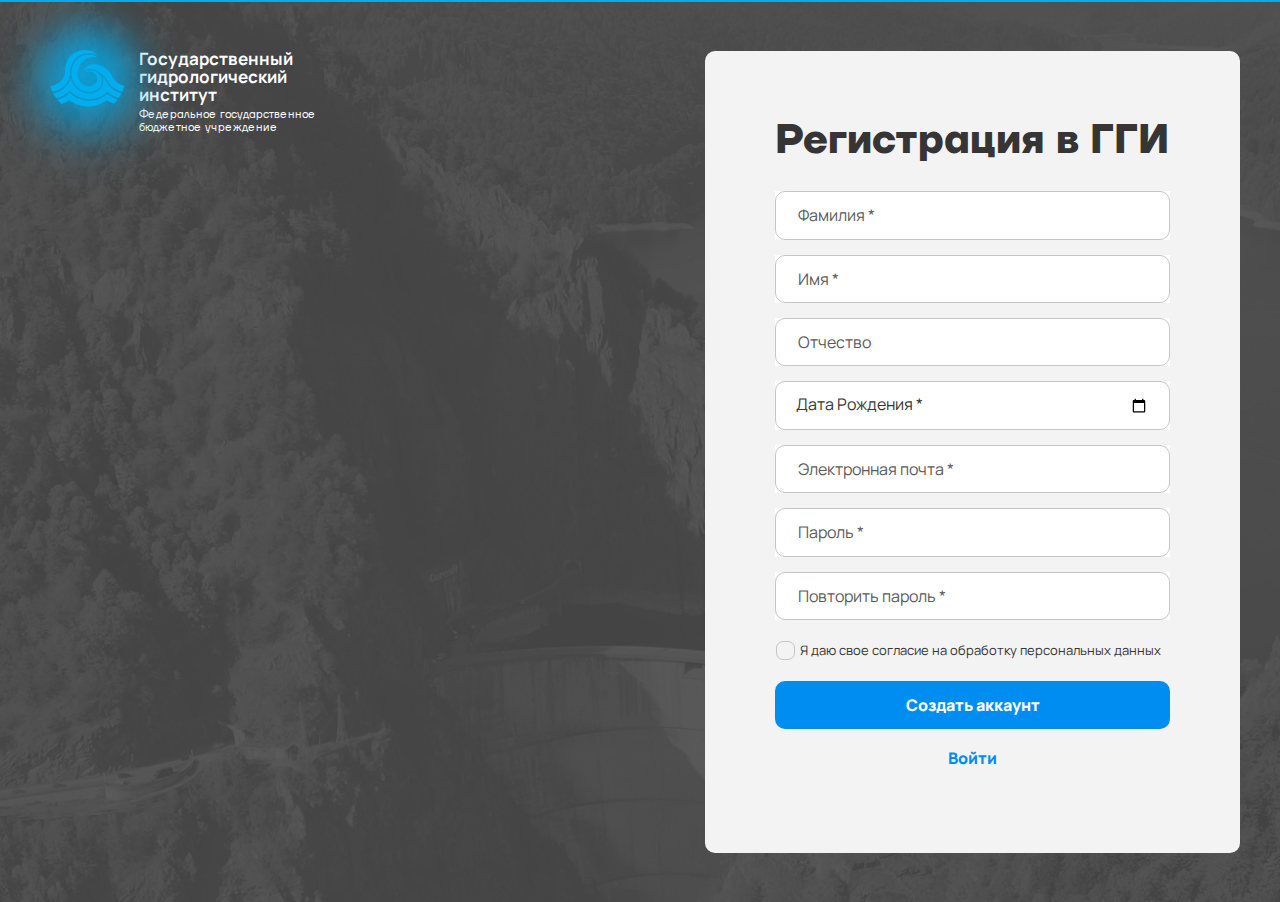
==== auth.html @ 7cadf303 "feat: create login form" ====
<!DOCTYPE html>
<html lang="en">
  <head>
    <meta charset="UTF-8" />
    <meta name="viewport" content="width=device-width, initial-scale=1.0" />
    <link rel="shortcut icon" href="img/logo-img-1.png" type="image/x-icon" />
    <link rel="stylesheet" href="css/normalize.css" />
    <link rel="stylesheet" href="css/auth.css" />
    <title>ГГИ</title>
  </head>
  <body>
    <main>
      <section class="auth">
        <div class="auth__logo">
          <div class="auth__wrapp-img">
            <img
              src="img/logo-img-1.png"
              alt="Логотип Государственного гидрологического института"
              class="auth__img"
            />
          </div>
          <div class="auth__wrapp-title">
            <h2 class="auth__title-logo">
              Государственный гидрологический институт
            </h2>
            <p class="auth__desc">
              Федеральное&nbsp;государственное бюджетное&nbsp;учреждение
            </p>
          </div>
        </div>
        <div class="container auth__container">
          <form
            id="formLogIn"
            action="#!"
            method="post"
            class="auth__form logIn"
          >
            <div id="showLogIn" class="form__content">
              <h2 class="auth__title">Вход</h2>
              <ul class="auth__list">
                <li class="auth__item">
                  <label class="auth__label"
                    ><input
                      type="email"
                      class="auth__input"
                      placeholder="Электронная почта"
                      required
                    />
                  </label>
                </li>
                <li class="auth__item">
                  <label class="auth__label"
                    ><input
                      type="password"
                      class="auth__input"
                      placeholder="Пароль"
                      required
                    />
                  </label>
                </li>
              </ul>
              <div class="auth__inner">
                <div class="auth__checkbox-inner">
                  <input
                    type="checkbox"
                    class="auth__checkbox"
                    id="remember"
                    name="remember"
                    value="remember"
                  />
                  <label class="auth__label-checkbox" for="remember"
                    >Запомнить меня</label
                  >
                </div>
                <a href="#!" class="auth__recovery">Восстановить пароль</a>
              </div>
              <div class="auth__wrapp-btn">
                <button class="auth__btn logIn-btn">Войти</button>
                <button id="changeForm1" class="auth__btn create-btn">
                  Создать аккаунт
                </button>
              </div>
            </div>
          </form>
          <form
            id="formSignIn"
            action="#!"
            method="post"
            class="auth__form singIn"
          >
            <div id="showSingIn" class="form__content active">
              <h2 class="auth__title">Регистрация в&nbsp;ГГИ</h2>
              <ul class="auth__list">
                <li class="auth__item">
                  <label class="auth__label"
                    ><input
                      type="text"
                      class="auth__input required"
                      placeholder="Фамилия *"
                      required
                    />
                  </label>
                </li>
                <li class="auth__item">
                  <label class="auth__label"
                    ><input
                      type="text"
                      class="auth__input"
                      placeholder="Имя *"
                      required
                    />
                  </label>
                </li>
                <li class="auth__item">
                  <label class="auth__label"
                    ><input
                      type="text"
                      class="auth__input"
                      placeholder="Отчество"
                      required
                    />
                  </label>
                </li>
                <li class="auth__item">
                  <label tabindex="0" class="auth__label bd required">
                    <input
                      type="date"
                      class="auth__input"
                      placeholder="Дата рождения "
                      required
                    />
                    <span>Дата Рождения *</span>
                  </label>
                </li>
                <li class="auth__item">
                  <label class="auth__label"
                    ><input
                      type="email"
                      class="auth__input required"
                      placeholder="Электронная почта *"
                      required
                    />
                  </label>
                </li>
                <li class="auth__item">
                  <label class="auth__label"
                    ><input
                      type="password"
                      class="auth__input required"
                      placeholder="Пароль *"
                      required
                    />
                  </label>
                </li>
                <li class="auth__item">
                  <label class="auth__label"
                    ><input
                      type="password"
                      class="auth__input required"
                      placeholder="Повторить пароль *"
                      required
                    />
                  </label>
                </li>
              </ul>
              <div class="auth__inner">
                <div class="auth__checkbox-inner">
                  <input
                    type="checkbox"
                    class="auth__checkbox"
                    id="agree"
                    name="agree"
                    value="agree"
                  />
                  <label class="auth__label-checkbox" for="agree"
                    >Я&nbsp;даю свое согласие на&nbsp;обработку персональных
                    данных</label
                  >
                </div>
              </div>
              <div class="auth__wrapp-btn">
                <button class="auth__btn logIn-btn">Создать аккаунт</button>
                <button id="changeForm2" class="auth__btn create-btn">
                  Войти
                </button>
              </div>
            </div>
          </form>
        </div>
      </section>
    </main>
    <script src="js/auth.js"></script>
  </body>
</html>
---- css/auth.css ----
@import url("./fonts.css");

* {
  box-sizing: border-box;
}

body {
  font-family: "Manrope", Arial, Helvetica, sans-serif;
  font-optical-sizing: auto;
  color: #363434;
  border-top: 2px solid #00adef;
}

.auth {
  display: flex;
  align-items: center;
  justify-content: center;
  width: 100vw;
  height: 100vh;
  background: url("../img/fon-login-img.png") no-repeat center center / cover,
    hsl(0, 0%, 29%);
}

.container {
}

.auth__logo {
  position: absolute;
  top: 50px;
  left: 50px;
  display: flex;
  flex-direction: row;
  gap: 14px;
}

.auth__wrapp-img {
  position: relative;
}

.auth__wrapp-img::before {
  content: "";
  position: absolute;
  top: 0;
  left: 0;
  width: 100%;
  border-radius: 50%;
  transform: scale(1.5);
  height: 100%;
  background: radial-gradient(circle, #00adef 0%, rgba(0, 0, 255, 0) 60%),
    linear-gradient(180deg, #00adef 0%, rgba(0, 0, 255, 0) 100%);
  filter: blur(14px);
  z-index: 1;
}

.auth__img {
}

.auth__wrapp-title {
  width: min-content;
}

.auth__title-logo {
  margin: 0;
  margin-bottom: 5px;
  font-size: 17px;
  line-height: 18px;
  color: #fff;
}

.auth__desc {
  margin: 0;
  color: #fff;
  font-family: "TT Firs Neue", Arial, Helvetica, sans-serif;
  font-size: 11px;
  line-height: 13px;
}

.auth__container {
  padding: 70px;
  background-color: #f3f3f3;
  border-radius: 10px;
  display: flex;
  flex-direction: column;
}

.auth__container.reverse {
  flex-direction: column-reverse;
}

.auth__form {
  overflow: hidden;
}

.form__content {
  display: flex;
  align-items: center;
  flex-direction: column;
  opacity: 0;
  visibility: hidden;
  height: 0;
  transition: opacity 0.5s ease, visibility 0.5s linear 1s, height 0.8s ease;
}

.form__content.active {
  height: 100%;
  opacity: 1;
  visibility: visible;
  transition-delay: 0s, 0s;
}

.auth__title {
  margin: 0;
  margin-bottom: 30px;
  font-family: "TT Firs Neue", Arial, Helvetica, sans-serif;
  font-weight: 700;
  font-size: 40px;
  line-height: 40px;
}

.auth__list {
  width: 100%;
  margin: 0;
  margin-bottom: 23px;
  padding: 0;
  list-style: none;
  display: flex;
  flex-direction: column;
  gap: 15px;
}

.auth__item {
  background-color: #fff;
}

.auth__label {
  background-color: #fff;
  width: 100%;
  height: 100%;
  display: inline-block;
  border-radius: 10px;
  padding: 13px 20px;
  border: 1px solid #c5c5c5;
}

.bd span {
  position: absolute;
}

.bd {
  display: flex;
  width: 100%;
}

.bd:focus {
  border: 10px solid red;
}

.auth__input:focus + span,
.auth__input:hover + span,
.auth__input:active + span {
  color: transparent;
}

.auth__input:focus + span,
.auth__input:hover + span,
.auth__input:active + span {
  visibility: hidden;
}

.auth__input:focus,
.auth__input:hover,
.auth__input:active {
  color: #000;
}

.bd input {
  width: 100%;
}
.bd input {
  color: transparent;
}

.auth__input {
  border: none;
  background-color: transparent;
  color: #5b5b5b;
}

.auth__input:focus {
  outline: none;
}

.auth__input::placeholder {
  color: #5b5b5b;
}

.auth__span {
}

.auth__inner {
  margin-bottom: 23px;
  width: 100%;
  display: flex;
  flex-direction: row;
  justify-content: space-between;
}

.auth__label-checkbox {
  font-size: 13px;
}

.auth__checkbox {
  position: absolute;
  z-index: -1;
  opacity: 0;
}
.auth__checkbox + .auth__label-checkbox {
  display: flex;
  gap: 0.8em;
  padding: 0 6px;
  align-items: center;
  user-select: none;
}
.auth__checkbox + .auth__label-checkbox::before {
  content: "";
  display: inline-block;
  width: 9px;
  height: 9px;
  flex-shrink: 0;
  flex-grow: 0;
  outline: 1px solid #c5c5c5;
  outline-offset: 4px;
  border-radius: 2px;
  background-repeat: no-repeat;
  background-position: center center;
  background-size: 50% 50%;
  transition: background-color 0.2s ease;
}
.auth__checkbox:checked + .auth__label-checkbox::before {
  background: #29b3ff;
}

.auth__checkbox:not(:disabled):active + .auth__label-checkbox::before {
  background-color: #b3d7ff;
  border-color: #b3d7ff;
}
.auth__checkbox:focus + .auth__label-checkbox::before {
  /* box-shadow: 0 0 0 0.2rem rgba(0, 123, 255, 0.25); */
}
.auth__checkbox:focus:not(:checked) + .auth__label-checkbox::before {
  border-color: #80bdff;
}
.auth__checkbox:disabled + .auth__label-checkbox::before {
  background-color: #e9ecef;
}

.auth__recovery {
  font-size: 13px;
  color: #008df2;
  text-decoration: none;
  font-weight: 600;
}

.auth__wrapp-btn {
  width: 100%;
  display: flex;
  flex-direction: column;
}

.auth__btn {
  padding: 15px;
  border: none;
  width: 100%;
  font-weight: 800;
  font-size: 16px;
  border-radius: 10px;
}

.auth__btn:first-child {
  margin-bottom: 5px;
  background-color: #008df2;
  color: #fff;
}

.auth__btn:last-child {
  background-color: transparent;
  color: #008df2;
}

.logIn-btn {
}

.create-btn {
}

@media (max-width: 1401px) {
  .auth {
    padding: 40px;
    justify-content: flex-end;
    gap: 20px;
  }
}

@media (max-width: 890px) {
  .auth {
    padding: 20px;
    flex-direction: column;
    width: 100%;
    height: 100%;
  }

  .auth__container {
    padding: 30px;
  }

  .auth__title {
    margin-bottom: 15px;
    font-size: 28px;
  }

  .auth__logo {
    position: relative;
    top: 0;
    left: 0;
  }
}
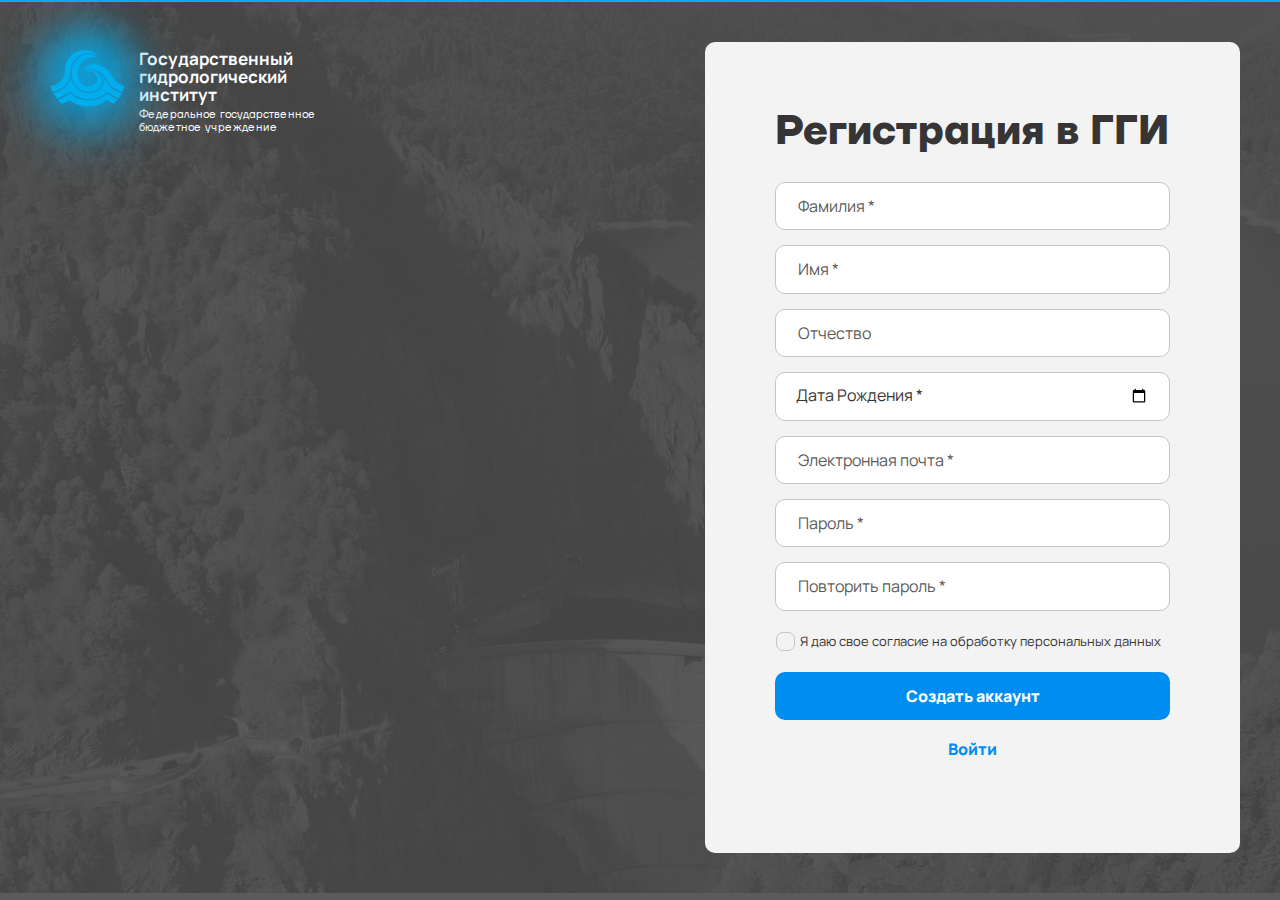
==== commit bf8698ab: "feat: fix lable for input" ====
--- a/auth.html
+++ b/auth.html
@@ -124,12 +124,13 @@
                 <li class="auth__item">
                   <label tabindex="0" class="auth__label bd required">
                     <input
+                      id="birthdateInput"
                       type="date"
                       class="auth__input"
                       placeholder="Дата рождения "
                       required
                     />
-                    <span>Дата Рождения *</span>
+                    <span id="spanDate">Дата Рождения *</span>
                   </label>
                 </li>
                 <li class="auth__item">
--- a/css/auth.css
+++ b/css/auth.css
@@ -8,15 +8,24 @@
   font-family: "Manrope", Arial, Helvetica, sans-serif;
   font-optical-sizing: auto;
   color: #363434;
+  background-color: #5b5b5b;
+  overflow: hidden;
   border-top: 2px solid #00adef;
 }
 
+button {
+  border: none;
+  background-color: transparent;
+  cursor: pointer;
+}
+
 .auth {
+  padding: 50px;
   display: flex;
   align-items: center;
   justify-content: center;
   width: 100vw;
-  height: 100vh;
+  height: 99vh;
   background: url("../img/fon-login-img.png") no-repeat center center / cover,
     hsl(0, 0%, 29%);
 }
@@ -76,6 +85,7 @@
 }
 
 .auth__container {
+  height: 100%;
   padding: 70px;
   background-color: #f3f3f3;
   border-radius: 10px;
@@ -88,7 +98,9 @@
 }
 
 .auth__form {
-  overflow: hidden;
+  overflow-y: scroll;
+  -ms-overflow-style: none;
+  scrollbar-width: none;
 }
 
 .form__content {
@@ -129,7 +141,6 @@
 }
 
 .auth__item {
-  background-color: #fff;
 }
 
 .auth__label {
@@ -147,12 +158,10 @@
 }
 
 .bd {
-  display: flex;
-  width: 100%;
-}
-
-.bd:focus {
-  border: 10px solid red;
+  position: relative;
+  display: flex;
+  width: 100%;
+  cursor: pointer;
 }
 
 .auth__input:focus + span,
@@ -181,6 +190,7 @@
 }
 
 .auth__input {
+  width: 100%;
   border: none;
   background-color: transparent;
   color: #5b5b5b;
@@ -192,6 +202,10 @@
 
 .auth__input::placeholder {
   color: #5b5b5b;
+}
+
+.visible {
+  visibility: hidden;
 }
 
 .auth__span {
@@ -293,6 +307,20 @@
 .create-btn {
 }
 
+@media (min-height: 901px) {
+  .auth__container {
+    height: min-content;
+  }
+}
+
+@media (max-height: 900px) {
+  .auth__form {
+    overflow-y: scroll;
+    -ms-overflow-style: auto;
+    scrollbar-width: auto;
+  }
+}
+
 @media (max-width: 1401px) {
   .auth {
     padding: 40px;
@@ -306,11 +334,12 @@
     padding: 20px;
     flex-direction: column;
     width: 100%;
-    height: 100%;
+    height: 100vh;
   }
 
   .auth__container {
     padding: 30px;
+    overflow-y: scroll;
   }
 
   .auth__title {
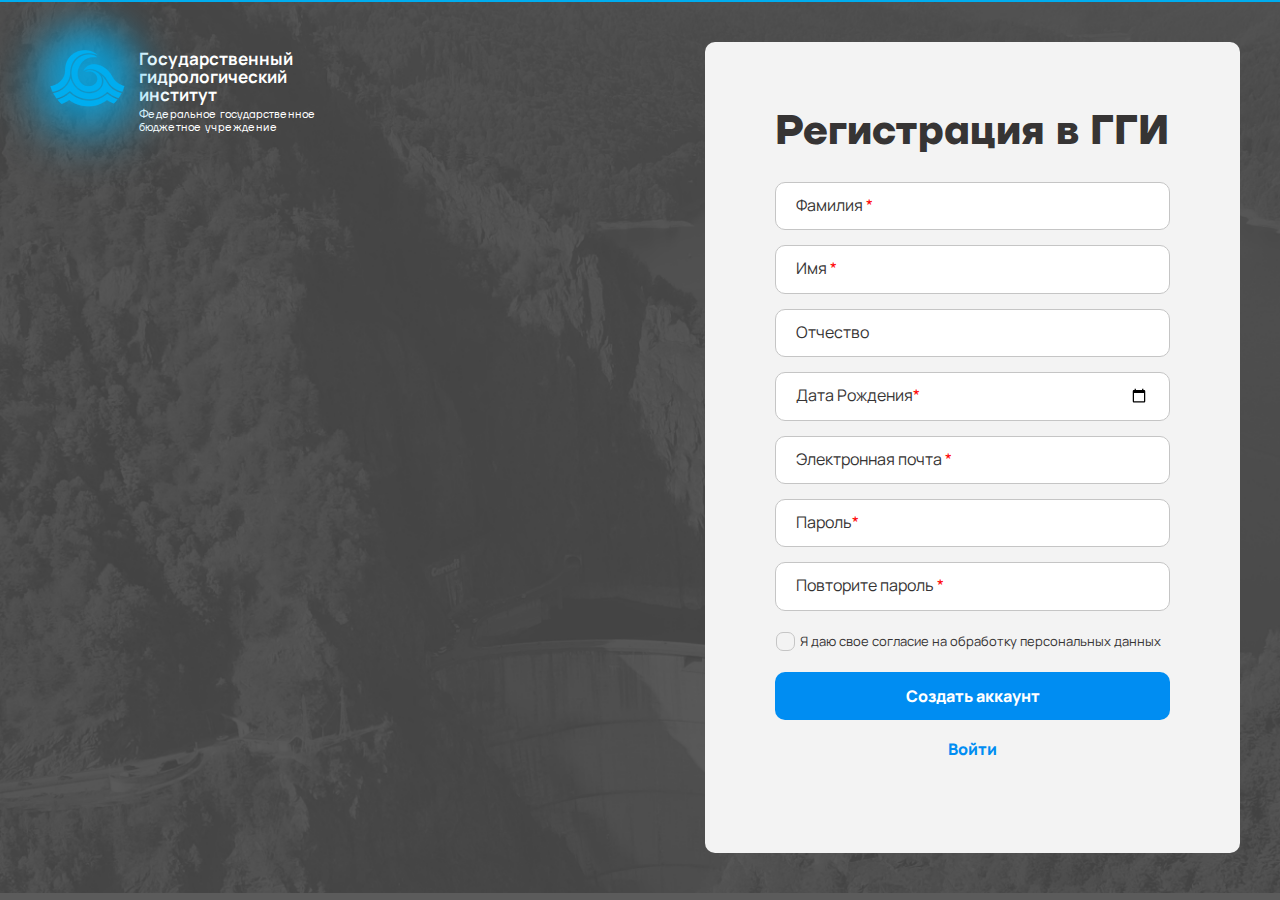
==== commit 9519f013: "feat: fix label" ====
--- a/auth.html
+++ b/auth.html
@@ -96,9 +96,11 @@
                     ><input
                       type="text"
                       class="auth__input required"
-                      placeholder="Фамилия *"
-                      required
-                    />
+                      placeholder=""
+                      required
+                    /><span class="label-text"
+                      >Фамилия <span class="red-asterisk">*</span></span
+                    >
                   </label>
                 </li>
                 <li class="auth__item">
@@ -106,9 +108,11 @@
                     ><input
                       type="text"
                       class="auth__input"
-                      placeholder="Имя *"
-                      required
-                    />
+                      placeholder=""
+                      required
+                    /><span class="label-text"
+                      >Имя <span class="red-asterisk">*</span></span
+                    >
                   </label>
                 </li>
                 <li class="auth__item">
@@ -116,9 +120,10 @@
                     ><input
                       type="text"
                       class="auth__input"
-                      placeholder="Отчество"
-                      required
-                    />
+                      placeholder=""
+                      required
+                    />
+                    <span class="label-text">Отчество</span>
                   </label>
                 </li>
                 <li class="auth__item">
@@ -127,10 +132,12 @@
                       id="birthdateInput"
                       type="date"
                       class="auth__input"
-                      placeholder="Дата рождения "
-                      required
-                    />
-                    <span id="spanDate">Дата Рождения *</span>
+                      placeholder=""
+                      required
+                    />
+                    <span class="label-text" id="spanDate"
+                      >Дата Рождения<span class="red-asterisk">*</span></span
+                    >
                   </label>
                 </li>
                 <li class="auth__item">
@@ -138,9 +145,12 @@
                     ><input
                       type="email"
                       class="auth__input required"
-                      placeholder="Электронная почта *"
-                      required
-                    />
+                      placeholder=""
+                      required
+                    /><span class="label-text"
+                      >Электронная почта
+                      <span class="red-asterisk">*</span></span
+                    >
                   </label>
                 </li>
                 <li class="auth__item">
@@ -148,9 +158,12 @@
                     ><input
                       type="password"
                       class="auth__input required"
-                      placeholder="Пароль *"
-                      required
-                    />
+                      placeholder=""
+                      required
+                    />
+                    <span class="label-text"
+                      >Пароль<span class="red-asterisk">*</span></span
+                    >
                   </label>
                 </li>
                 <li class="auth__item">
@@ -158,9 +171,12 @@
                     ><input
                       type="password"
                       class="auth__input required"
-                      placeholder="Повторить пароль *"
-                      required
-                    />
+                      placeholder=""
+                      required
+                    /><span class="label-text"
+                      >Повторите пароль
+                      <span class="red-asterisk">*</span></span
+                    >
                   </label>
                 </li>
               </ul>
--- a/css/auth.css
+++ b/css/auth.css
@@ -147,7 +147,7 @@
   background-color: #fff;
   width: 100%;
   height: 100%;
-  display: inline-block;
+  display: flex;
   border-radius: 10px;
   padding: 13px 20px;
   border: 1px solid #c5c5c5;
@@ -196,6 +196,10 @@
   color: #5b5b5b;
 }
 
+.auth__input + span {
+  position: absolute;
+}
+
 .auth__input:focus {
   outline: none;
 }
@@ -204,8 +208,17 @@
   color: #5b5b5b;
 }
 
+.label-text {
+  transition: opacity 0.3s ease;
+  opacity: 1;
+}
+
 .visible {
-  visibility: hidden;
+  opacity: 0;
+}
+
+.red-asterisk {
+  color: red;
 }
 
 .auth__span {
